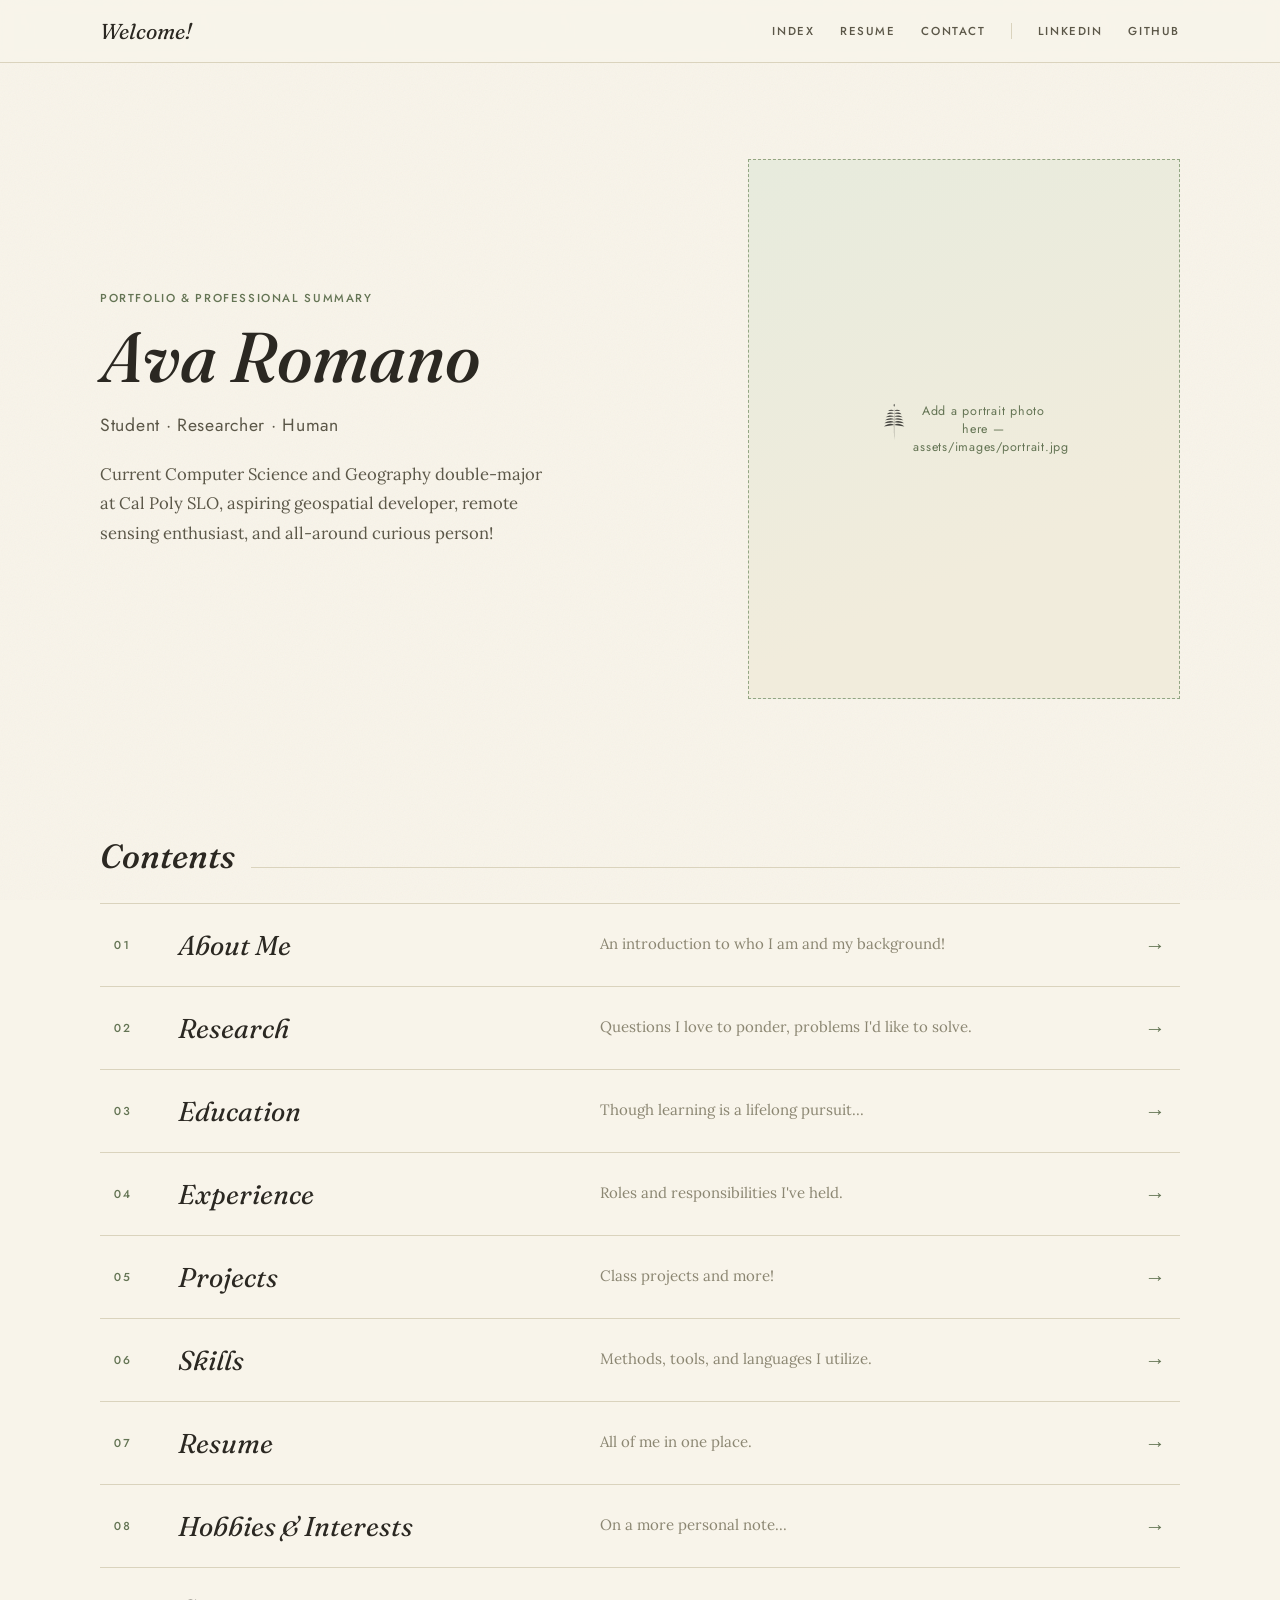
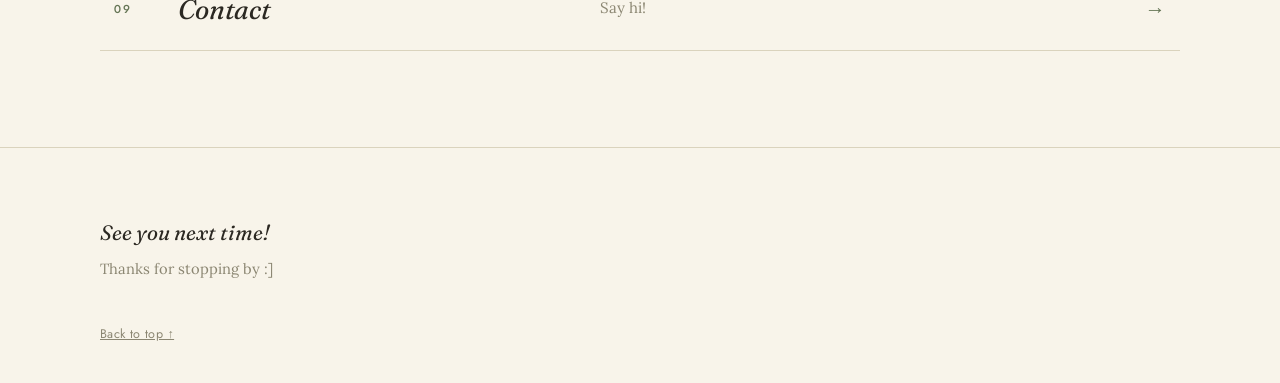
==== docs/index.html @ 7205efa8 "directory name update" ====
<!DOCTYPE html>
<html lang="en">
<head>
<meta charset="UTF-8">
<meta name="viewport" content="width=device-width, initial-scale=1.0">
<title>Ava Romano &mdash; Portfolio</title>
<meta name="description" content="Portfolio of Ava Romano &mdash; research, experience, and work.">

<!-- Open Graph: makes the link preview nicely on LinkedIn / Slack / iMessage -->
<meta property="og:title" content="Ava Romano &mdash; Portfolio">
<meta property="og:description" content="Research, experience, and work.">
<meta property="og:type" content="website">
<meta property="og:image" content="assets/images/og-image.jpg">

<link rel="icon" href="data:image/svg+xml,%3Csvg xmlns='http://www.w3.org/2000/svg' viewBox='0 0 32 32'%3E%3Crect width='32' height='32' fill='%2393A683'/%3E%3Ctext x='16' y='23' font-size='20' text-anchor='middle' fill='%23F8F4EA' font-family='Georgia,serif'%3EA%3C/text%3E%3C/svg%3E">

<link rel="preconnect" href="https://fonts.googleapis.com">
<link rel="preconnect" href="https://fonts.gstatic.com" crossorigin>
<link href="https://fonts.googleapis.com/css2?family=Fraunces:ital,wght@0,400;0,500;0,600;1,400;1,500&family=Lora:ital,wght@0,400;0,500;1,400&family=Jost:wght@400;500&display=swap" rel="stylesheet">

<link rel="stylesheet" href="css/tokens.css">
<link rel="stylesheet" href="css/base.css">
<link rel="stylesheet" href="css/layout.css">
<link rel="stylesheet" href="css/index-grid.css">
<link rel="stylesheet" href="css/modal.css">
</head>
<body id="top">

<header class="site-header">
  <div class="wrap site-header__inner">
    <a href="#top" class="site-header__name" data-site="header">Welcome!</a>
    <nav class="site-header__nav" aria-label="Primary">
      <a href="#index" class="label">Index</a>
      <button type="button" class="label" data-entry="resume">Resume</button>
      <button type="button" class="label" data-entry="contact">Contact</button>
      <span class="site-header__divider" aria-hidden="true"></span>
      <a href="#" class="label" data-site-href="linkedin" target="_blank" rel="noopener">LinkedIn</a>
      <a href="#" class="label" data-site-href="github" target="_blank" rel="noopener">GitHub</a>
    </nav>
  </div>
</header>

<main>

  <!-- ================= HERO ================= -->
  <section class="hero">
    <div class="wrap hero__grid">
      <div>
        <p class="hero__kicker label">
          Portfolio &amp; Professional Summary
        </p>
        <h1 class="hero__name" data-site="name">Ava Romano
        </h1>
        <p class="hero__role" data-site="role">Student &middot; Researcher &middot; Human</p>
        <p class="hero__intro">
          Current Computer Science and Geography double-major at Cal Poly SLO, aspiring geospatial developer,
           remote sensing enthusiast, and all-around curious person!
        </p>
      </div>

      <div class="hero__portrait" id="heroPortrait">
        <img src="assets/images/portrait.jpg" alt="Portrait of Your Name" loading="lazy"
          onerror="this.style.display='none'; document.getElementById('heroPortrait').classList.add('is-missing');">
        <svg class="hero__portrait-icon" viewBox="0 0 120 200"><use href="#icon-fern"></use></svg>
        <span class="hero__portrait-text">Add a portrait photo here &mdash; assets/images/portrait.jpg</span>
      </div>
    </div>
  </section>

  <!-- ================= INDEX ================= -->
  <section id="index">
    <div class="wrap">
      <div class="section-heading">
        <h2>Contents</h2>
        <div class="rule"></div>
      </div>

      <ul class="index-list">

        <li>
          <button type="button" class="index-row" data-entry="about" aria-expanded="false" aria-controls="panel-about">
            <span class="index-row__num label">01</span>
            <span class="index-row__title">About Me</span>
            <span class="index-row__teaser">An introduction to who I am and my background!</span>
            <span class="index-row__arrow" aria-hidden="true">&#8594;</span>
          </button>
          <div class="index-panel" id="panel-about" data-panel="about"><div class="index-panel__inner"><div class="index-panel__content"></div></div></div>
        </li>

        <li>
          <button type="button" class="index-row" data-entry="research" aria-expanded="false" aria-controls="panel-research">
            <span class="index-row__num label">02</span>
            <span class="index-row__title">Research</span>
            <span class="index-row__teaser">Questions I love to ponder, problems I'd like to solve.</span>
            <span class="index-row__arrow" aria-hidden="true">&#8594;</span>
          </button>
          <div class="index-panel" id="panel-research" data-panel="research"><div class="index-panel__inner"><div class="index-panel__content"></div></div></div>
        </li>

        <li>
          <button type="button" class="index-row" data-entry="education" aria-expanded="false" aria-controls="panel-education">
            <span class="index-row__num label">03</span>
            <span class="index-row__title">Education</span>
            <span class="index-row__teaser">Though learning is a lifelong pursuit...</span>
            <span class="index-row__arrow" aria-hidden="true">&#8594;</span>
          </button>
          <div class="index-panel" id="panel-education" data-panel="education"><div class="index-panel__inner"><div class="index-panel__content"></div></div></div>
        </li>

        <li>
          <button type="button" class="index-row" data-entry="experience" aria-expanded="false" aria-controls="panel-experience">
            <span class="index-row__num label">04</span>
            <span class="index-row__title">Experience</span>
            <span class="index-row__teaser">Roles and responsibilities I've held.</span>
            <span class="index-row__arrow" aria-hidden="true">&#8594;</span>
          </button>
          <div class="index-panel" id="panel-experience" data-panel="experience"><div class="index-panel__inner"><div class="index-panel__content"></div></div></div>
        </li>

        <li>
          <button type="button" class="index-row" data-entry="projects" aria-expanded="false" aria-controls="panel-projects">
            <span class="index-row__num label">05</span>
            <span class="index-row__title">Projects</span>
            <span class="index-row__teaser">Class projects and more!</span>
            <span class="index-row__arrow" aria-hidden="true">&#8594;</span>
          </button>
          <div class="index-panel" id="panel-projects" data-panel="projects"><div class="index-panel__inner"><div class="index-panel__content"></div></div></div>
        </li>

        <li>
          <button type="button" class="index-row" data-entry="skills" aria-expanded="false" aria-controls="panel-skills">
            <span class="index-row__num label">06</span>
            <span class="index-row__title">Skills</span>
            <span class="index-row__teaser">Methods, tools, and languages I utilize.</span>
            <span class="index-row__arrow" aria-hidden="true">&#8594;</span>
          </button>
          <div class="index-panel" id="panel-skills" data-panel="skills"><div class="index-panel__inner"><div class="index-panel__content"></div></div></div>
        </li>

        <li>
          <button type="button" class="index-row" data-entry="resume" aria-expanded="false" aria-controls="panel-resume">
            <span class="index-row__num label">07</span>
            <span class="index-row__title">Resume</span>
            <span class="index-row__teaser">All of me in one place.</span>
            <span class="index-row__arrow" aria-hidden="true">&#8594;</span>
          </button>
          <div class="index-panel" id="panel-resume" data-panel="resume"><div class="index-panel__inner"><div class="index-panel__content"></div></div></div>
        </li>
<!--
        <li>
          <button type="button" class="index-row" data-entry="interests" aria-expanded="false" aria-controls="panel-interests">
            <span class="index-row__num label">08</span>
            <span class="index-row__title">Interests</span>
            <span class="index-row__teaser">I could talk about these all day!</span>
            <span class="index-row__arrow" aria-hidden="true">&#8594;</span>
          </button>
          <div class="index-panel" id="panel-interests" data-panel="interests"><div class="index-panel__inner"><div class="index-panel__content"></div></div></div>
        </li>
--->
        <li>
          <button type="button" class="index-row" data-entry="hobbies" aria-expanded="false" aria-controls="panel-hobbies">
            <span class="index-row__num label">08</span>
            <span class="index-row__title">Hobbies &amp; Interests</span>
            <span class="index-row__teaser">On a more personal note...</span>
            <span class="index-row__arrow" aria-hidden="true">&#8594;</span>
          </button>
          <div class="index-panel" id="panel-hobbies" data-panel="hobbies"><div class="index-panel__inner"><div class="index-panel__content"></div></div></div>
        </li>

        <li>
          <button type="button" class="index-row" data-entry="contact" aria-expanded="false" aria-controls="panel-contact">
            <span class="index-row__num label">09</span>
            <span class="index-row__title">Contact</span>
            <span class="index-row__teaser">Say hi!</span>
            <span class="index-row__arrow" aria-hidden="true">&#8594;</span>
          </button>
          <div class="index-panel" id="panel-contact" data-panel="contact"><div class="index-panel__inner"><div class="index-panel__content"></div></div></div>
        </li>

      </ul>
    </div>
  </section>

</main>

<footer class="site-footer">
  <div class="wrap">
    <div class="site-footer__grid">
      <div>
        <p class="site-footer__name" data-site="footer">See you next time!</p>
        <p class="site-footer__tag">Thanks for stopping by :]</p>
      </div>
      <div class="site-footer__links">
        <!--
        <a href="#" data-site-href="mailto">Email</a>
        <a href="#" data-site-href="linkedin" target="_blank" rel="noopener">LinkedIn</a>
        <a href="#" data-site-href="github" target="_blank" rel="noopener">GitHub</a>
        
        <a href="#" data-site-href="linkedin" target="_blank" rel="noopener">LinkedIn</a>
        <a href="#" data-site-href="github" target="_blank" rel="noopener">GitHub</a>
        -->
      </div>
    </div>
    
    <div class="wrap site-footer__bottom">
      <!--<span>&copy; <span id="year"></span> <span data-site="name">Your Name</span></span>
    --->
      <a href="#top">Back to top &uarr;</a>
    </div>
  </div>
</footer>

<!-- ================= ENTRY DETAIL POPUP (used by Research / Experience / Projects cards) ================= -->
<div class="modal-overlay" id="modalOverlay" aria-hidden="true">
  <div class="entry" id="entryPanel" role="dialog" aria-modal="true" aria-labelledby="entryTitle">
    <button type="button" class="entry__close" id="entryClose" aria-label="Close">Close &#10005;</button>
    <div class="entry__scroll">
      <p class="entry__kicker label" id="entryKicker"></p>
      <h2 class="entry__title" id="entryTitle"></h2>
      <div class="entry__rule"></div>
      <div class="entry__body" id="entryBody"></div>
      <p class="entry__folio" id="entryFolio"></p>
    </div>
    <svg class="entry__ornament" viewBox="0 0 120 200"><use href="#icon-seedpod"></use></svg>
  </div>
</div>

<!-- ================= INLINE SVG SPRITE ================= -->
<svg style="display:none">
  <defs>
    <g id="icon-fern"><path d="M60 196 C58 150 58 100 60 20" />
  <path d="M60 40 C50 34 38 34 28 42" />
  <path d="M60 55 C48 48 34 48 22 58" />
  <path d="M60 70 C46 62 30 63 16 74" />
  <path d="M60 85 C45 76 28 78 12 90" />
  <path d="M60 100 C44 90 26 93 9 106" />
  <path d="M60 115 C44 104 25 108 7 122" />
  <path d="M60 40 C70 34 82 34 92 42" />
  <path d="M60 55 C72 48 86 48 98 58" />
  <path d="M60 70 C74 62 90 63 104 74" />
  <path d="M60 85 C75 76 92 78 108 90" />
  <path d="M60 100 C76 90 94 93 111 106" />
  <path d="M60 115 C76 104 95 108 113 122" />
  <path d="M60 20 C56 14 56 8 60 4 C64 8 64 14 60 20 Z" /></g>
    <g id="icon-seedpod"><path d="M60 196 L58 100" />
  <ellipse cx="60" cy="70" rx="16" ry="22" />
  <path d="M60 48 L60 20" />
  <path d="M60 48 L44 26" />
  <path d="M60 48 L76 26" />
  <path d="M52 52 L34 40" />
  <path d="M68 52 L86 40" />
  <path d="M48 66 L26 62" />
  <path d="M72 66 L94 62" />
  <path d="M48 82 L28 90" />
  <path d="M72 82 L92 90" />
  <path d="M56 90 L46 108" />
  <path d="M64 90 L74 108" /></g>
    <g id="icon-flourish"><path d="M30 4 L30 56" />
  <path d="M6 30 L54 30" />
  <path d="M12 12 L48 48" />
  <path d="M48 12 L12 48" />
  <circle cx="30" cy="30" r="4.5" fill="currentColor" stroke="none" /></g>
  </defs>
</svg>

<script src="js/content.js"></script>
<script src="js/main.js"></script>
<script>
  document.getElementById("year").textContent = new Date().getFullYear();
  if (typeof SITE_INFO !== "undefined") {
    document.querySelectorAll('[data-site-href="mailto"]').forEach((el) => {
      el.setAttribute("href", "mailto:" + SITE_INFO.email);
    });
  }
</script>
</body>
</html>
---- docs/css/tokens.css ----
/* ==========================================================================
   DESIGN TOKENS
   Pastel sage, warm paper, and a soft charcoal ink — with a single rust
   accent used sparingly. Edit here to re-theme the whole site.
   ========================================================================== */

:root {
  /* ---- Paper / ground ---- */
  --cream:       #F8F4EA;   /* page background */
  --paper:       #F1ECDC;   /* card / modal background, one shade deeper */
  --paper-line:  #DAD3BD;   /* hairline rules on paper */

  /* ---- Ink ---- */
  --charcoal:      #2B2822;
  --charcoal-soft: #5B5748;
  --charcoal-faint:#8B8672;

  /* ---- Sage (primary accent) ---- */
  --sage:       #93A683;
  --sage-deep:  #647454;
  --sage-pale:  #E7EBDD;

  /* ---- Rust (secondary accent, used sparingly) ---- */
  --rust: #B5613A;

  /* ---- Type ---- */
  --font-display: 'Fraunces', 'Georgia', serif;
  --font-body:    'Lora', Georgia, serif;
  --font-ui:      'Jost', 'Helvetica Neue', Arial, sans-serif;

  /* ---- Motion ---- */
  --ease: cubic-bezier(.22,1,.36,1);
}
---- docs/css/base.css ----
/* ==========================================================================
   BASE / RESET / PAGE GROUND
   ========================================================================== */

*, *::before, *::after { box-sizing: border-box; }

html { scroll-behavior: smooth; }

html, body {
  margin: 0;
  min-height: 100%;
  background: var(--cream);
  color: var(--charcoal);
  font-family: var(--font-body);
}

body {
  position: relative;
  overflow-x: hidden;
}

/* Faint paper grain over the whole page */
body::before {
  content: "";
  position: fixed;
  inset: 0;
  pointer-events: none;
  z-index: 1;
  opacity: 0.05;
  mix-blend-mode: multiply;
  background-image: url("data:image/svg+xml,%3Csvg xmlns='http://www.w3.org/2000/svg' width='180' height='180'%3E%3Cfilter id='n'%3E%3CfeTurbulence type='fractalNoise' baseFrequency='0.85' numOctaves='2' stitchTiles='stitch'/%3E%3C/filter%3E%3Crect width='100%25' height='100%25' filter='url(%23n)'/%3E%3C/svg%3E");
  background-size: 180px 180px;
}

img { max-width: 100%; display: block; }
button { font-family: inherit; }
a { color: var(--sage-deep); }

h1, h2, h3, h4 {
  font-family: var(--font-display);
  font-weight: 500;
  margin: 0;
  color: var(--charcoal);
}

::selection { background: var(--sage); color: var(--cream); }

:focus-visible {
  outline: 2px solid var(--sage-deep);
  outline-offset: 3px;
}

/* ---- Small-caps / label utility, used for nav, kickers, tags ---- */
.label {
  font-family: var(--font-ui);
  text-transform: uppercase;
  letter-spacing: 0.14em;
  font-size: 0.72rem;
  font-weight: 500;
}

.wrap {
  width: min(1080px, 90vw);
  margin: 0 auto;
  position: relative;
  z-index: 2;
}

.visually-hidden {
  position: absolute;
  width: 1px; height: 1px;
  overflow: hidden;
  clip: rect(0 0 0 0);
  white-space: nowrap;
}

.icon {
  color: var(--sage-deep);
  width: 1em;
  height: 1em;
  display: inline-block;
}

html.no-scroll, body.no-scroll { overflow: hidden !important; height: 100%; }

@media (prefers-reduced-motion: reduce) {
  html { scroll-behavior: auto; }
  * { animation-duration: 0.001ms !important; animation-iteration-count: 1 !important; transition-duration: 0.001ms !important; }
}
---- docs/css/layout.css ----
/* ==========================================================================
   LAYOUT: header, hero, footer, buttons
   ========================================================================== */

/* ---- Header ---- */
.site-header {
  position: sticky;
  top: 0;
  z-index: 20;
  background: rgba(248,244,234,0.9);
  backdrop-filter: blur(6px);
  border-bottom: 1px solid var(--paper-line);
}
.site-header__inner {
  display: flex;
  align-items: center;
  justify-content: space-between;
  padding: 1.1rem 0;
}
.site-header__name {
  font-family: var(--font-display);
  font-style: italic;
  font-size: 1.35rem;
  color: var(--charcoal);
  text-decoration: none;
}
.site-header__nav {
  display: flex;
  align-items: center;
  gap: 1.6rem;
}
.site-header__nav button,
.site-header__nav a {
  background: none;
  border: none;
  cursor: pointer;
  color: var(--charcoal-soft);
  text-decoration: none;
  padding: 0.2rem 0;
  border-bottom: 1px solid transparent;
  transition: color 160ms var(--ease), border-color 160ms var(--ease);
}
.site-header__nav button:hover,
.site-header__nav a:hover,
.site-header__nav button:focus-visible,
.site-header__nav a:focus-visible {
  color: var(--sage-deep);
  border-bottom-color: var(--sage-deep);
}
.site-header__divider {
  width: 1px;
  height: 1rem;
  background: var(--paper-line);
}

@media (max-width: 640px) {
  .site-header__nav { gap: 1rem; flex-wrap: wrap; justify-content: flex-end; }
  .site-header__divider { display: none; }
}

/* ---- Hero ---- */
.hero {
  padding: clamp(3rem, 8vw, 6rem) 0 clamp(2.5rem, 6vw, 4rem);
}
.hero__grid {
  display: grid;
  grid-template-columns: 1.15fr 0.85fr;
  gap: clamp(2rem, 5vw, 4rem);
  align-items: center;
}
.hero__kicker {
  color: var(--sage-deep);
  margin-bottom: 0.9rem;
  display: flex;
  align-items: center;
  gap: 0.6rem;
}
.hero__kicker .icon { width: 1.1em; height: 1.1em; }
.hero__name {
  font-size: clamp(2.6rem, 6vw, 4.4rem);
  font-style: italic;
  line-height: 1.05;
  margin-bottom: 0.6rem;
}
.hero__role {
  font-family: var(--font-ui);
  color: var(--charcoal-soft);
  font-size: clamp(0.95rem, 1.4vw, 1.1rem);
  letter-spacing: 0.04em;
  margin-bottom: 1.4rem;
}
.hero__intro {
  max-width: 46ch;
  font-size: clamp(1rem, 1.3vw, 1.12rem);
  line-height: 1.75;
  color: var(--charcoal-soft);
  margin-bottom: 2rem;
}
.hero__cta {
  display: flex;
  gap: 1rem;
  flex-wrap: wrap;
}

.hero__portrait {
  position: relative;
  aspect-ratio: 4 / 5;
  overflow: hidden;
  border: 1px solid var(--paper-line);
}
.hero__portrait img {
  position: absolute;
  inset: 0;
  width: 100%;
  height: 100%;
  object-fit: cover;
}
.hero__portrait-icon,
.hero__portrait-text { display: none; }

.hero__portrait.is-missing {
  border: 1.5px dashed var(--sage);
  background: linear-gradient(155deg, var(--sage-pale), var(--paper) 70%);
  display: flex;
  align-items: center;
  justify-content: center;
  text-align: center;
  padding: 1.5rem;
}
.hero__portrait.is-missing .hero__portrait-icon,
.hero__portrait.is-missing .hero__portrait-text { display: block; }
.hero__portrait-icon { width: 2.4rem; height: 2.4rem; margin-bottom: 0.8rem; color: var(--sage-deep); opacity: 0.7; }
.hero__portrait-text {
  font-family: var(--font-ui);
  font-size: 0.78rem;
  letter-spacing: 0.06em;
  color: var(--sage-deep);
  max-width: 20ch;
}

@media (max-width: 780px) {
  .hero__grid { grid-template-columns: 1fr; }
  .hero__portrait { max-width: 320px; margin: 0 auto; }
}

/* ---- Buttons ---- */
.btn {
  font-family: var(--font-ui);
  font-size: 0.85rem;
  letter-spacing: 0.05em;
  text-transform: uppercase;
  padding: 0.85em 1.6em;
  border-radius: 999px;
  border: 1.5px solid var(--charcoal);
  background: transparent;
  color: var(--charcoal);
  cursor: pointer;
  text-decoration: none;
  display: inline-flex;
  align-items: center;
  gap: 0.5em;
  transition: transform 160ms var(--ease), background 160ms var(--ease), color 160ms var(--ease);
}
.btn:hover, .btn:focus-visible {
  transform: translateY(-2px);
}
.btn--solid {
  background: var(--charcoal);
  color: var(--cream);
  border-color: var(--charcoal);
}
.btn--solid:hover, .btn--solid:focus-visible { background: var(--sage-deep); border-color: var(--sage-deep); }
.btn--outline:hover, .btn--outline:focus-visible { background: var(--charcoal); color: var(--cream); }

/* ---- Section heading (used above the index & elsewhere) ---- */
.section-heading {
  display: flex;
  align-items: baseline;
  gap: 1rem;
  margin: clamp(3rem, 6vw, 4.5rem) 0 1.6rem;
}
.section-heading h2 {
  font-size: clamp(1.6rem, 3vw, 2.1rem);
  font-style: italic;
}
.section-heading .rule {
  flex: 1 1 auto;
  height: 1px;
  background: var(--paper-line);
}

/* ---- Footer ---- */
.site-footer {
  margin-top: clamp(4rem, 8vw, 6rem);
  border-top: 1px solid var(--paper-line);
  padding: clamp(2.4rem, 5vw, 3.2rem) 0 2.5rem;
}
.site-footer__grid {
  display: flex;
  flex-wrap: wrap;
  gap: 2rem;
  justify-content: space-between;
  align-items: flex-start;
  margin-bottom: 2rem;
}
.site-footer__name {
  font-family: var(--font-display);
  font-style: italic;
  font-size: 1.3rem;
  margin-bottom: 0.4rem;
}
.site-footer__tag {
  color: var(--charcoal-faint);
  font-size: 0.92rem;
  max-width: 34ch;
}
.site-footer__links {
  display: flex;
  flex-direction: column;
  gap: 0.5rem;
}
.site-footer__links a {
  color: var(--charcoal-soft);
  text-decoration: none;
  font-family: var(--font-ui);
  font-size: 0.92rem;
  border-bottom: 1px solid transparent;
  transition: color 160ms var(--ease), border-color 160ms var(--ease);
}
.site-footer__links a:hover { color: var(--sage-deep); border-bottom-color: var(--sage-deep); }

.site-footer__bottom {
  display: flex;
  justify-content: space-between;
  flex-wrap: wrap;
  gap: 0.6rem;
  color: var(--charcoal-faint);
  font-family: var(--font-ui);
  font-size: 0.78rem;
  letter-spacing: 0.03em;
}
.site-footer__bottom a { color: inherit; }
---- docs/css/index-grid.css ----
/* ==========================================================================
   INDEX — the magazine-style "table of contents" list of clickable sections
   ========================================================================== */

.index-list {
  list-style: none;
  margin: 0;
  padding: 0;
  border-top: 1px solid var(--paper-line);
}
.index-list li { border-bottom: 1px solid var(--paper-line); }

.index-row {
  width: 100%;
  display: grid;
  grid-template-columns: 2.6rem 1.3fr 1.7fr auto;
  align-items: center;
  gap: 1.4rem;
  background: none;
  border: none;
  cursor: pointer;
  padding: 1.5rem 0.9rem;
  text-align: left;
  transition: background 200ms var(--ease), padding-left 200ms var(--ease);
}
.index-row:hover,
.index-row:focus-visible {
  background: var(--sage-pale);
  padding-left: 1.6rem;
}

.index-row__num {
  color: var(--sage-deep);
  font-variant-numeric: tabular-nums;
}
.index-row__title {
  font-family: var(--font-display);
  font-size: clamp(1.2rem, 2.3vw, 1.7rem);
  color: var(--charcoal);
  font-style: italic;
}
.index-row__teaser {
  font-family: var(--font-body);
  color: var(--charcoal-faint);
  font-size: 0.94rem;
  line-height: 1.5;
}
.index-row__arrow {
  font-size: 1.3rem;
  color: var(--sage-deep);
  transform: rotate(0deg);
  transition: transform 260ms var(--ease);
  justify-self: end;
}
.index-row:hover .index-row__arrow,
.index-row:focus-visible .index-row__arrow {
  transform: translateX(4px);
}
.index-row.is-open {
  background: var(--sage-pale);
}
.index-row.is-open .index-row__title {
  color: var(--sage-deep);
}
.index-row.is-open .index-row__arrow {
  transform: rotate(90deg);
}
.index-row.is-open:hover .index-row__arrow {
  transform: rotate(90deg) translateX(4px);
}

@media (max-width: 720px) {
  .index-row {
    grid-template-columns: 2rem 1fr auto;
  }
  .index-row__teaser { display: none; }
}

/* ---- Dropdown panel ----
   The grid-template-rows 0fr -> 1fr trick animates height without
   knowing the content's size ahead of time. The inner wrapper clips
   the content while collapsed. */
.index-panel {
  display: grid;
  grid-template-rows: 0fr;
  transition: grid-template-rows 320ms var(--ease);
  background: var(--paper);
}
.index-panel.is-open { grid-template-rows: 1fr; }

.index-panel__inner {
  overflow: hidden;
  min-height: 0;
}

.index-panel__content {
  padding: 0.4rem 3.7rem 2rem 2.6rem;
  color: var(--charcoal-soft);
  line-height: 1.75;
  font-size: clamp(0.92rem, 1.3vw, 1rem);
}
.index-panel__content p { margin: 0 0 1em; }
.index-panel__content ul { margin: 0 0 1em; padding-left: 1.2em; }
.index-panel__content li { margin-bottom: 0.4em; }
.index-panel__content h3 {
  font-family: var(--font-display);
  font-style: italic;
  color: var(--charcoal);
  font-size: 1.1em;
  margin: 1.1em 0 0.3em;
}
.index-panel__content .meta {
  font-family: var(--font-ui);
  font-size: 0.78em;
  letter-spacing: 0.05em;
  text-transform: uppercase;
  color: var(--sage-deep);
  margin: 0 0 0.5em;
}

@media (max-width: 720px) {
  .index-panel__content { padding: 0.4rem 1rem 1.8rem 2rem; }
}

/* ---- Entry cards (Research / Experience / Projects) ---- */
.entry-grid {
  display: grid;
  grid-template-columns: repeat(2, 1fr);
  gap: 1rem;
  margin: 0.4rem 0 0.4rem;
}
@media (max-width: 560px) {
  .entry-grid { grid-template-columns: 1fr; }
}

.entry-card {
  text-align: left;
  background: var(--cream);
  border: 1px solid var(--paper-line);
  padding: 1.15rem 1.3rem;
  cursor: pointer;
  font-family: inherit;
  color: inherit;
  transition: border-color 180ms var(--ease), transform 180ms var(--ease), background 180ms var(--ease);
}
.entry-card:hover,
.entry-card:focus-visible {
  border-color: var(--sage);
  background: var(--sage-pale);
  transform: translateY(-2px);
}
.entry-card__meta {
  font-family: var(--font-ui);
  font-size: 0.7rem;
  letter-spacing: 0.05em;
  text-transform: uppercase;
  color: var(--sage-deep);
  margin-bottom: 0.4rem;
}
.entry-card__heading {
  font-family: var(--font-display);
  font-style: italic;
  font-size: 1.05rem;
  color: var(--charcoal);
  margin-bottom: 0.4rem;
  line-height: 1.3;
}
.entry-card__teaser {
  font-family: var(--font-body);
  font-size: 0.88rem;
  color: var(--charcoal-faint);
  line-height: 1.5;
}
.entry-card__cta {
  font-family: var(--font-ui);
  font-size: 0.72rem;
  letter-spacing: 0.05em;
  color: var(--sage-deep);
  margin-top: 0.7rem;
  display: block;
}
---- docs/css/modal.css ----
/* ==========================================================================
   ENTRY POPUP — an editorial "magazine spread" for each section
   ========================================================================== */

.modal-overlay {
  position: fixed;
  inset: 0;
  background: rgba(43,40,34,0.74);
  display: flex;
  align-items: center;
  justify-content: center;
  padding: 4vh 4vw;
  opacity: 0;
  visibility: hidden;
  transition: opacity 220ms var(--ease);
  z-index: 100;
}
.modal-overlay.is-open { opacity: 1; visibility: visible; }

.entry {
  position: relative;
  width: min(760px, 94vw);
  max-height: 88vh;
  overflow: hidden;
  background: var(--paper);
  border-top: 3px solid var(--sage);
  box-shadow: 0 2rem 4rem rgba(43,40,34,0.35);
  transform: translateY(14px) scale(0.97);
  opacity: 0;
  transition: transform 260ms var(--ease), opacity 220ms var(--ease);
}
.modal-overlay.is-open .entry { transform: translateY(0) scale(1); opacity: 1; }

.entry__ornament {
  position: absolute;
  right: -1.2rem;
  bottom: -1.2rem;
  width: 7rem;
  height: 7rem;
  color: var(--sage);
  opacity: 0.16;
  pointer-events: none;
  transform: rotate(8deg);
}

.entry__close {
  position: absolute;
  top: 1.1rem;
  right: 1.3rem;
  z-index: 2;
  background: none;
  border: none;
  cursor: pointer;
  font-family: var(--font-ui);
  font-size: 0.75rem;
  letter-spacing: 0.1em;
  text-transform: uppercase;
  color: var(--charcoal-soft);
  display: flex;
  align-items: center;
  gap: 0.4em;
  padding: 0.4em 0.6em;
  transition: color 160ms var(--ease);
}
.entry__close:hover, .entry__close:focus-visible { color: var(--sage-deep); }

.entry__scroll {
  max-height: 88vh;
  overflow-y: auto;
  padding: clamp(2.2rem, 5vw, 3.2rem) clamp(1.8rem, 5vw, 3.2rem) clamp(2.4rem, 5vw, 3rem);
}

.entry__kicker {
  color: var(--sage-deep);
  margin-bottom: 0.7rem;
}
.entry__title {
  font-size: clamp(1.7rem, 4vw, 2.5rem);
  font-style: italic;
  margin-bottom: 1rem;
}
.entry__rule {
  height: 1px;
  background: var(--paper-line);
  margin-bottom: 1.6rem;
}

.entry__body {
  color: var(--charcoal-soft);
  line-height: 1.75;
  font-size: clamp(0.94rem, 1.4vw, 1.04rem);
}
.entry__body p { margin: 0 0 1.1em; }
.entry__body ul { margin: 0 0 1.1em; padding-left: 1.2em; }
.entry__body li { margin-bottom: 0.5em; }
.entry__body h3 {
  font-family: var(--font-display);
  font-style: italic;
  color: var(--charcoal);
  font-size: 1.15em;
  margin: 1.3em 0 0.35em;
}
.entry__body .meta {
  font-family: var(--font-ui);
  font-size: 0.78em;
  letter-spacing: 0.05em;
  text-transform: uppercase;
  color: var(--sage-deep);
  margin: 0 0 0.6em;
}
.entry__quote {
  font-family: var(--font-display);
  font-style: italic;
  font-size: 1.25em;
  color: var(--charcoal);
  border-left: 2px solid var(--sage);
  padding-left: 1em;
  margin: 1.4em 0;
}

.entry__tags {
  display: flex;
  flex-wrap: wrap;
  gap: 0.5em;
  margin: 0.6em 0 1.2em;
  padding: 0;
  list-style: none;
}
.entry__tags li {
  margin: 0;
  padding: 0.3em 0.85em;
  border: 1px solid var(--sage);
  color: var(--sage-deep);
  font-family: var(--font-ui);
  font-size: 0.82em;
  border-radius: 999px;
}

.entry__image {
  position: relative;
  margin: 0.4em 0 1.3em;
}
.entry__image img {
  width: 100%;
  display: block;
  border: 1px solid var(--paper-line);
}
.entry__image-fallback { display: none; }
.entry__image.is-missing {
  border: 1.5px dashed var(--sage);
  background: var(--sage-pale);
  padding: 2rem 1rem;
  text-align: center;
  color: var(--sage-deep);
  font-family: var(--font-ui);
  font-size: 0.78rem;
  letter-spacing: 0.05em;
}
.entry__image.is-missing .entry__image-fallback { display: inline; }

.entry__folio {
  margin-top: 1.8em;
  text-align: right;
  font-family: var(--font-ui);
  font-size: 0.75rem;
  letter-spacing: 0.08em;
  color: var(--charcoal-faint);
}

.entry__scroll::-webkit-scrollbar { width: 9px; }
.entry__scroll::-webkit-scrollbar-thumb { background: var(--paper-line); }
.entry__scroll::-webkit-scrollbar-track { background: transparent; }

@media (max-width: 560px) {
  .entry__ornament { width: 4.5rem; height: 4.5rem; }
}
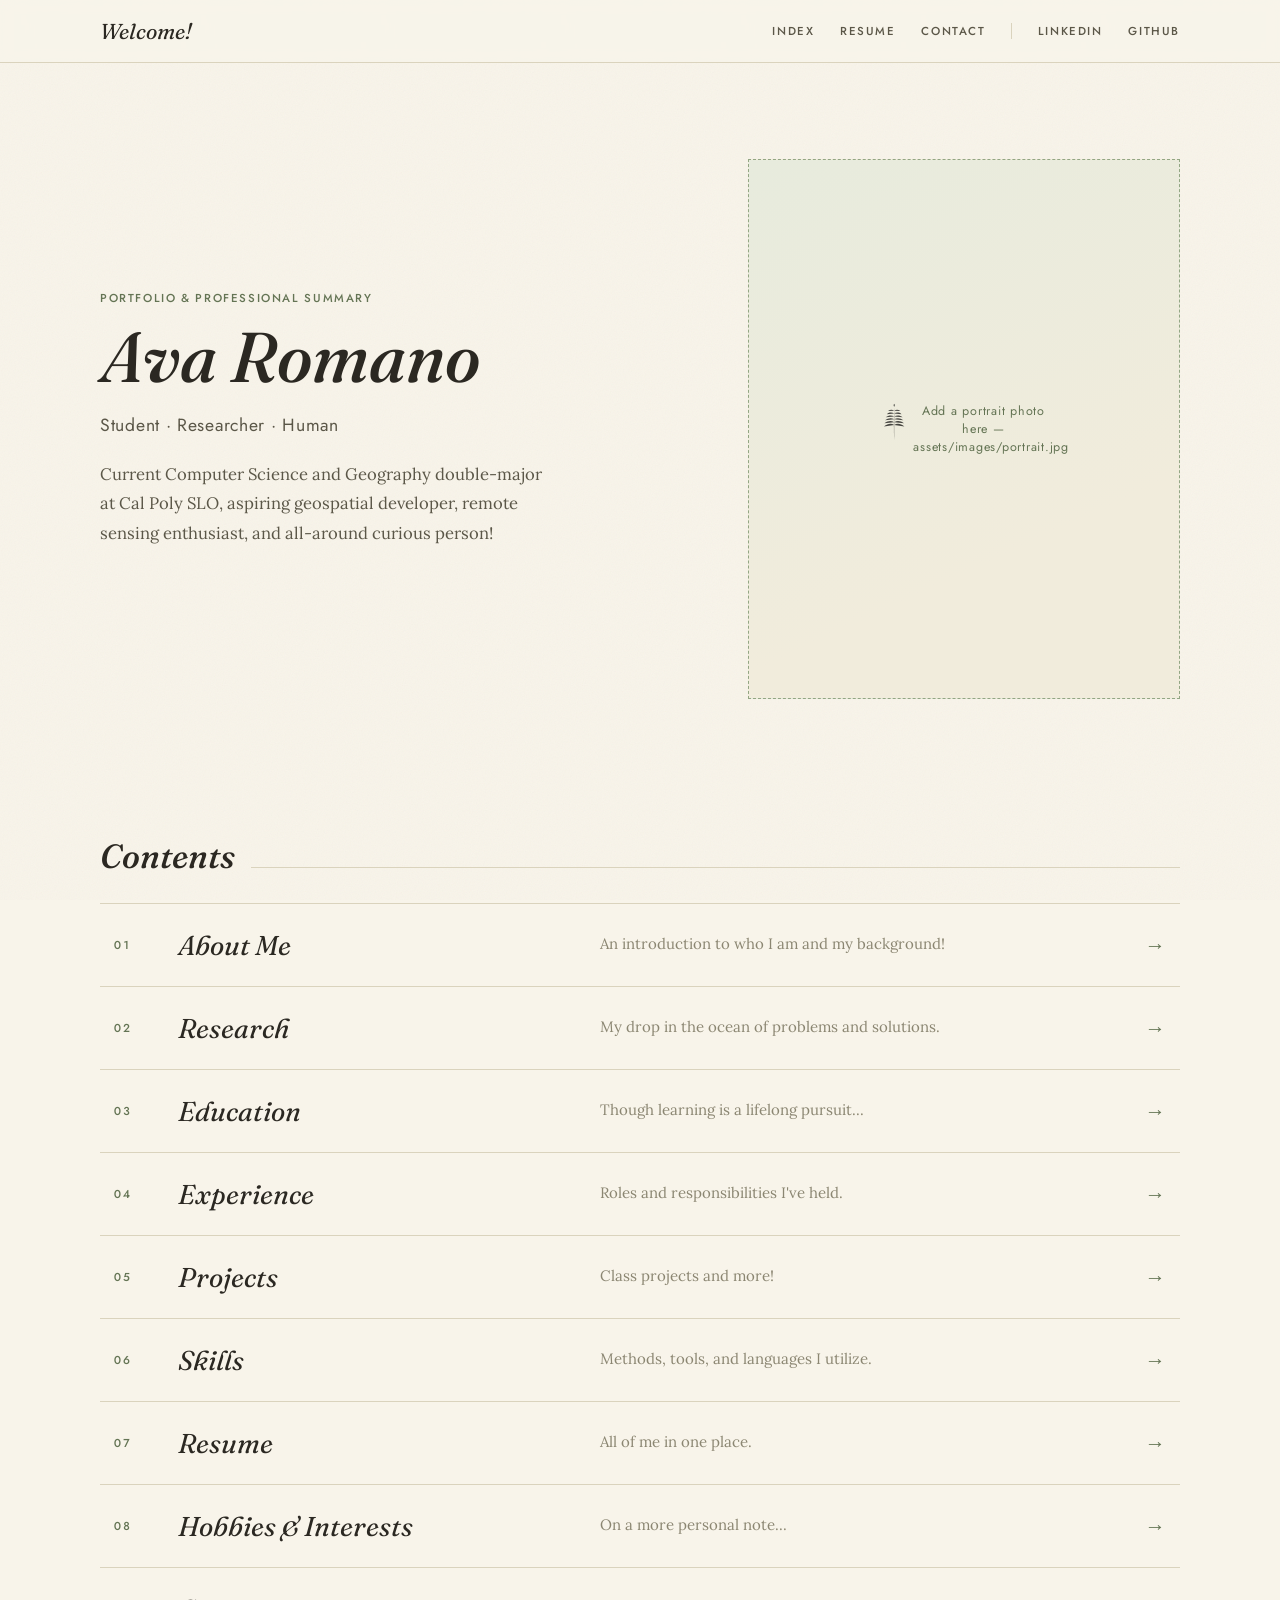
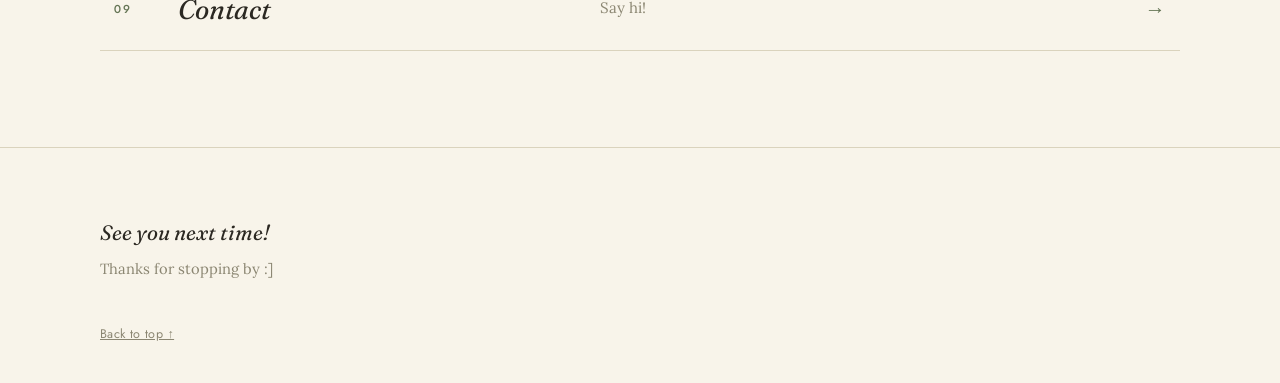
==== commit bca0f0cd: "descriptive section updates" ====
--- a/docs/index.html
+++ b/docs/index.html
@@ -91,7 +91,7 @@
           <button type="button" class="index-row" data-entry="research" aria-expanded="false" aria-controls="panel-research">
             <span class="index-row__num label">02</span>
             <span class="index-row__title">Research</span>
-            <span class="index-row__teaser">Questions I love to ponder, problems I'd like to solve.</span>
+            <span class="index-row__teaser">My drop in the ocean of problems and solutions.</span>
             <span class="index-row__arrow" aria-hidden="true">&#8594;</span>
           </button>
           <div class="index-panel" id="panel-research" data-panel="research"><div class="index-panel__inner"><div class="index-panel__content"></div></div></div>
@@ -221,7 +221,6 @@
       <div class="entry__body" id="entryBody"></div>
       <p class="entry__folio" id="entryFolio"></p>
     </div>
-    <svg class="entry__ornament" viewBox="0 0 120 200"><use href="#icon-seedpod"></use></svg>
   </div>
 </div>
 
--- a/docs/css/modal.css
+++ b/docs/css/modal.css
@@ -5,6 +5,8 @@
 .modal-overlay {
   position: fixed;
   inset: 0;
+  overflow: hidden;
+  overscroll-behavior: none;
   background: rgba(43,40,34,0.74);
   display: flex;
   align-items: center;
@@ -67,6 +69,7 @@
 .entry__scroll {
   max-height: 88vh;
   overflow-y: auto;
+  overscroll-behavior: contain;
   padding: clamp(2.2rem, 5vw, 3.2rem) clamp(1.8rem, 5vw, 3.2rem) clamp(2.4rem, 5vw, 3rem);
 }
 
